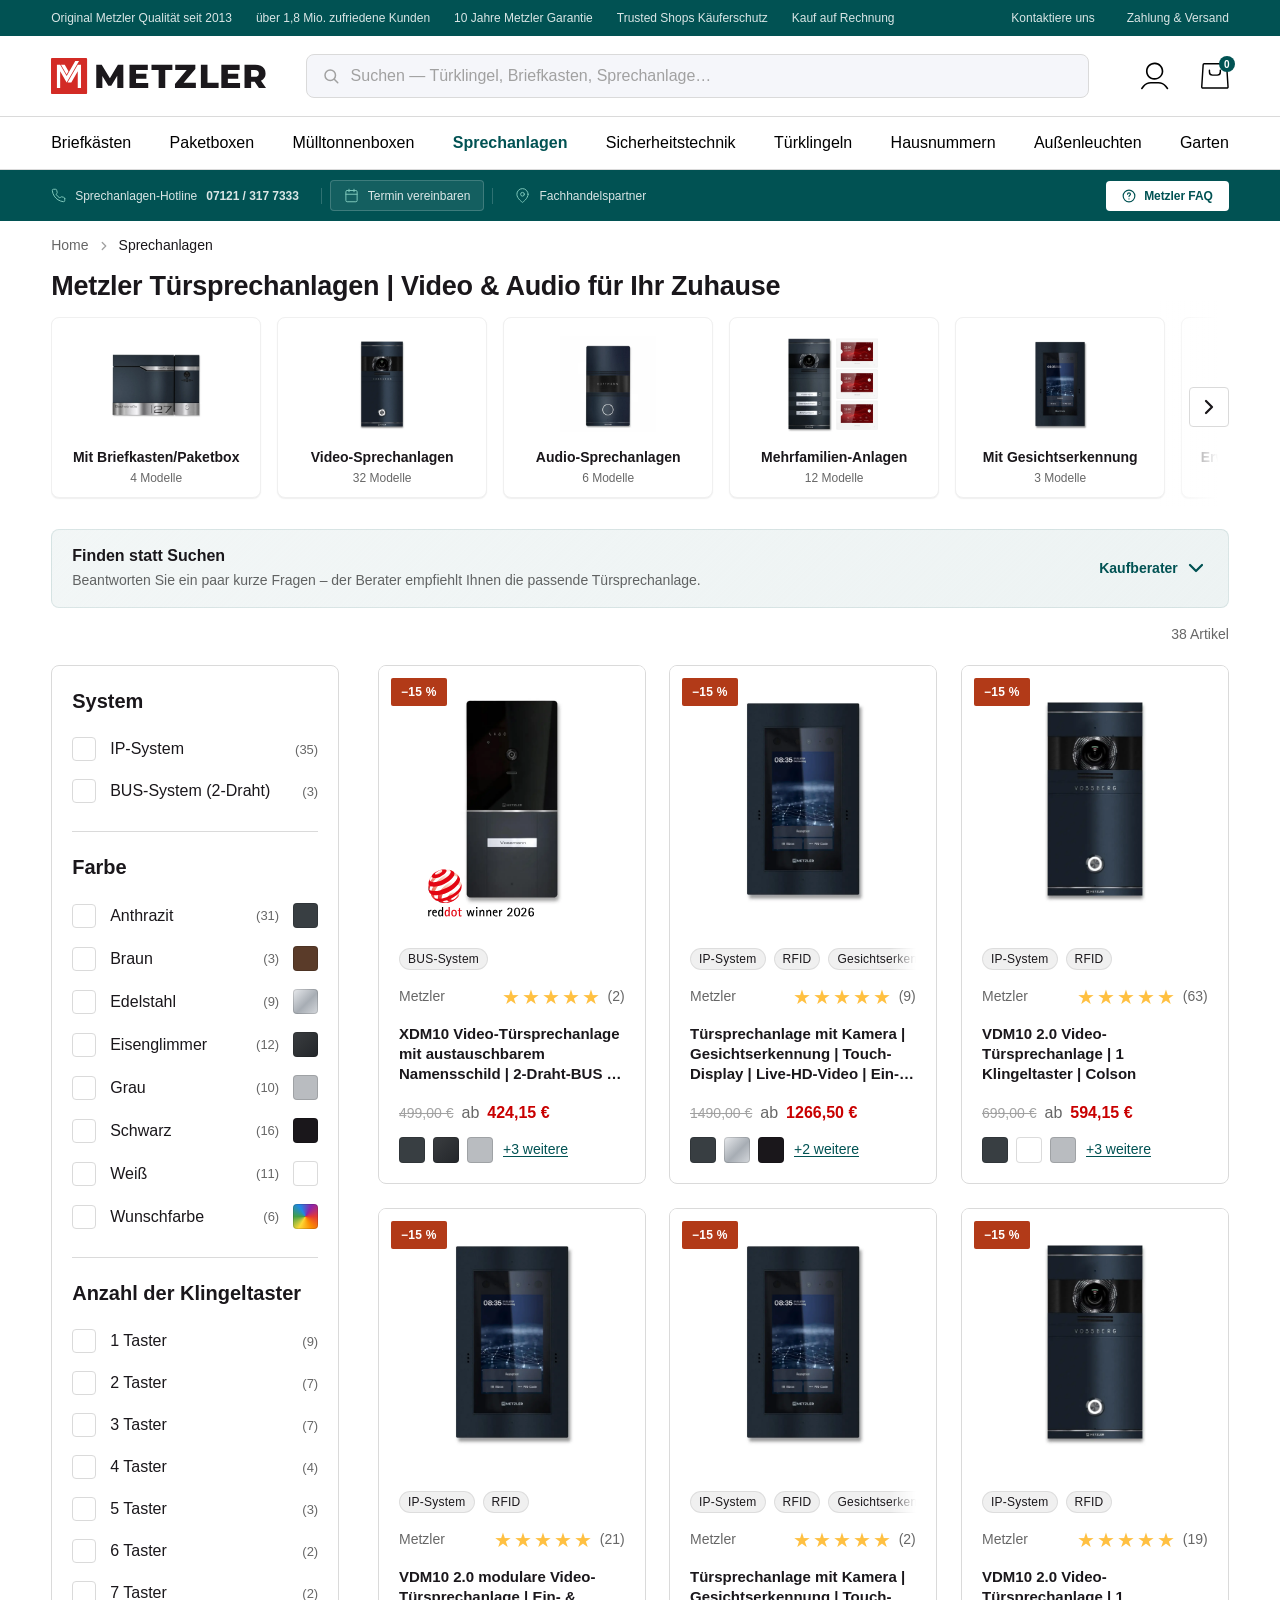
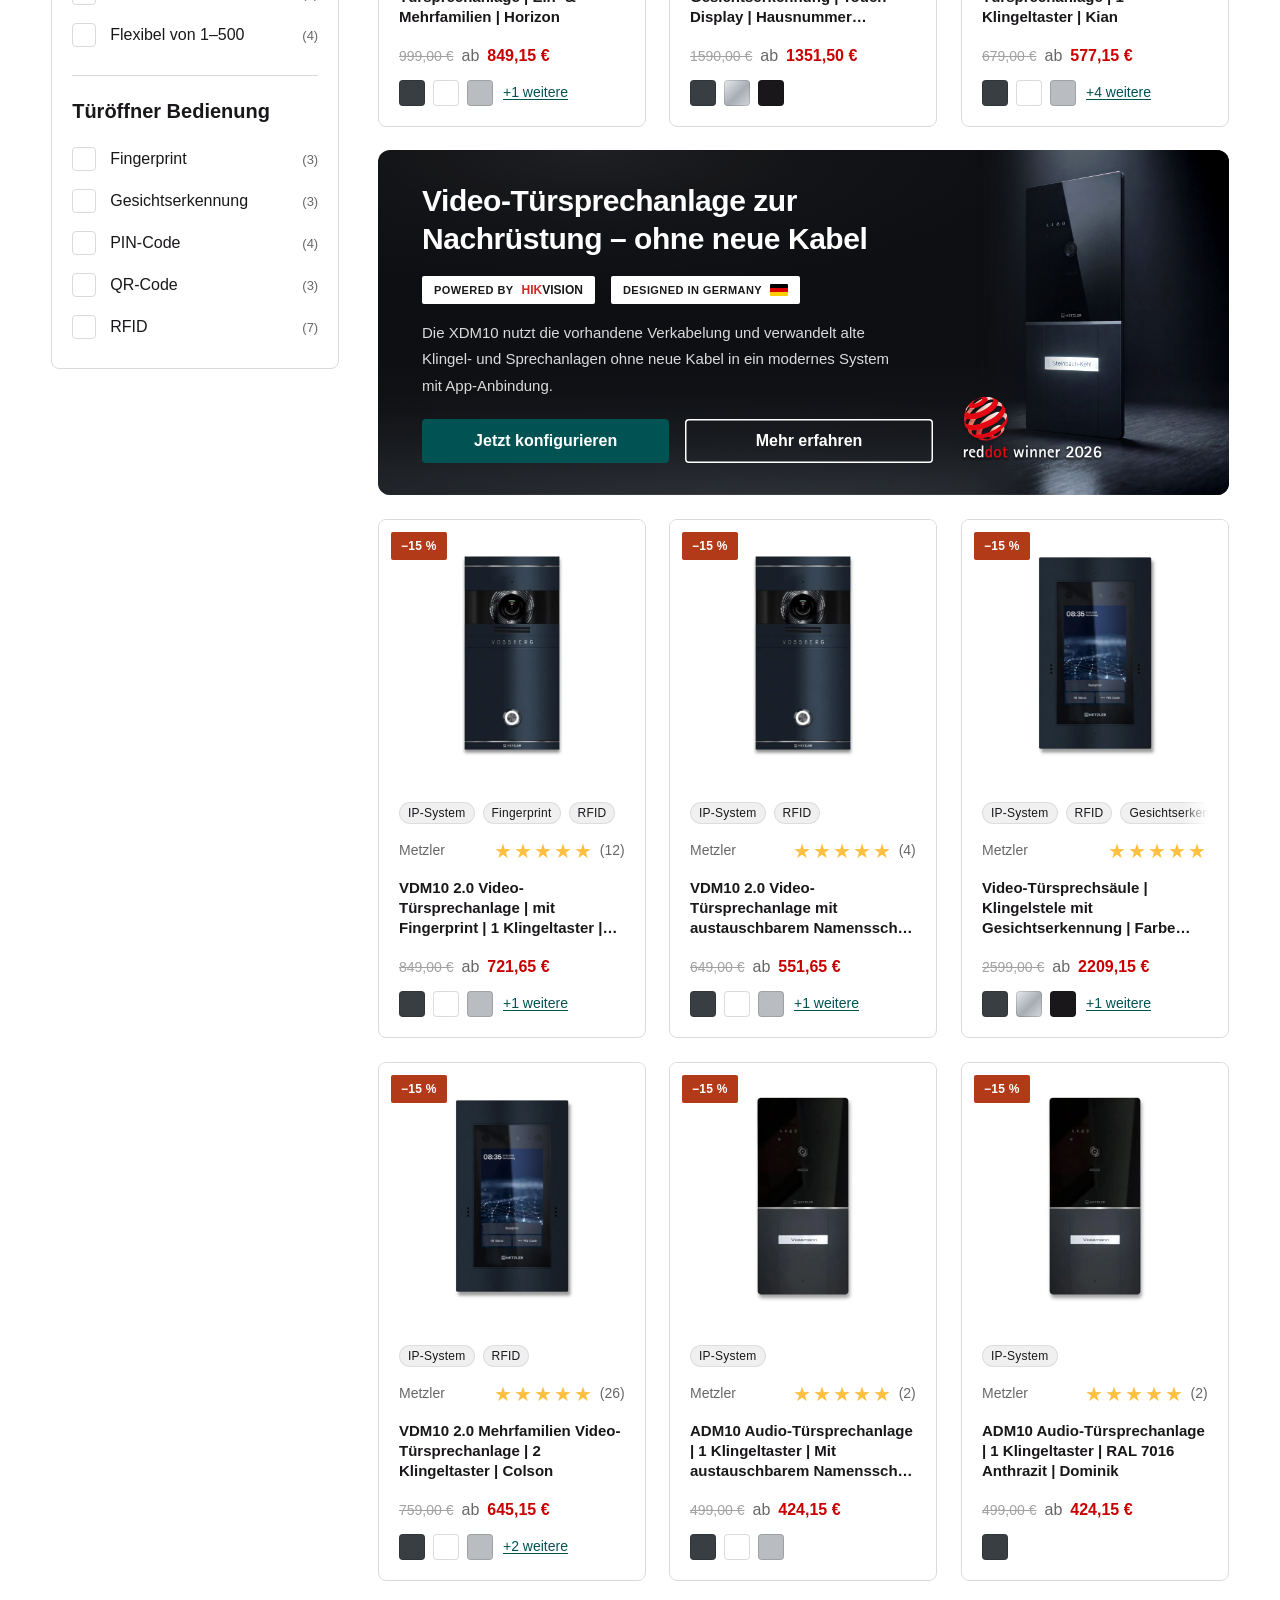
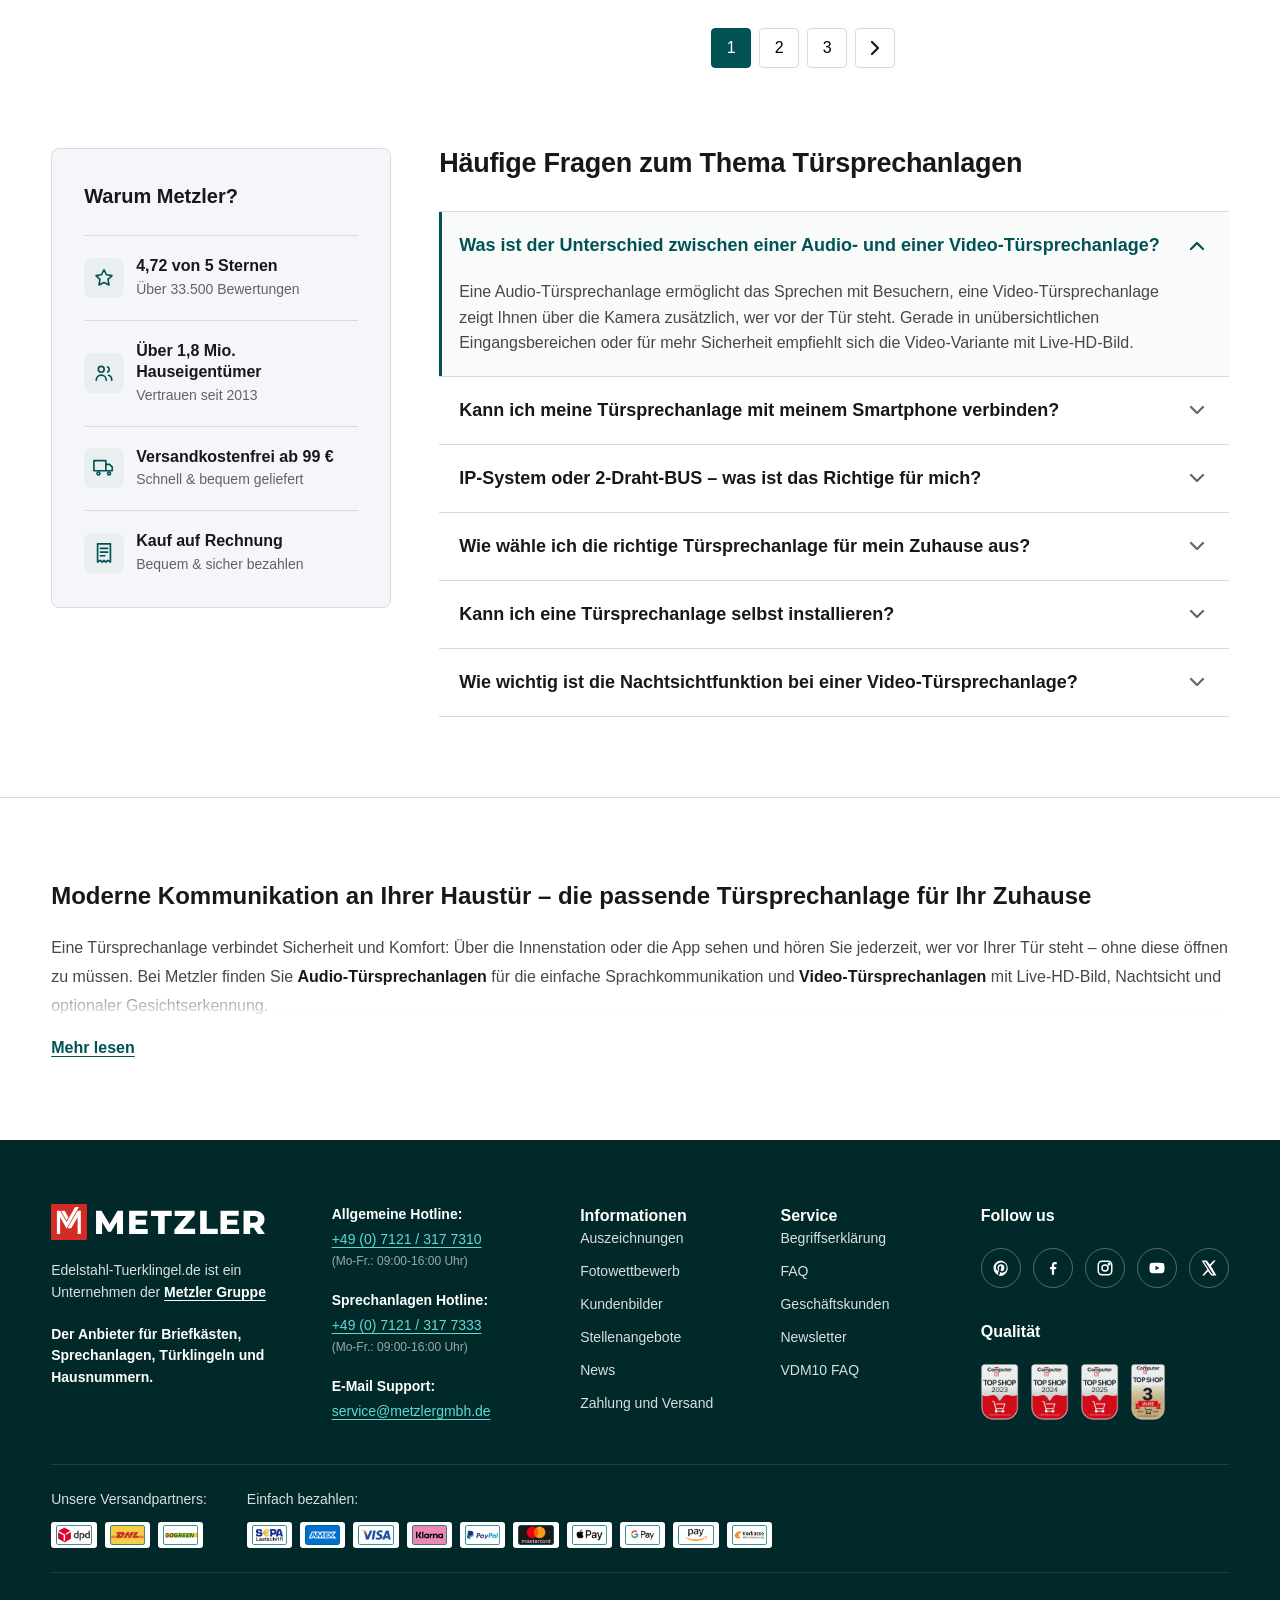
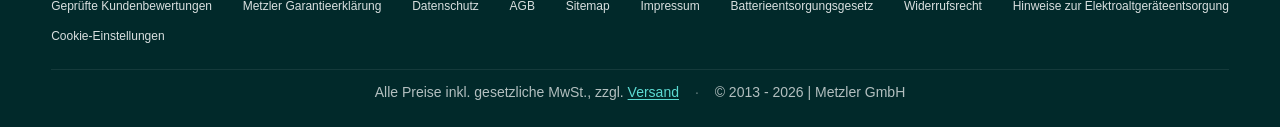
==== index.html @ 76e7c5f8 "Portfolio release: sanitised public demo (product-listing-page) Single-commit portfolio copy. No com" ====
<!doctype html>
<html lang="de">
<head>
  <meta charset="utf-8">
  <meta name="viewport" content="width=device-width, initial-scale=1">
  <meta name="robots" content="noindex, nofollow">
  <title>Product Listing Page — Redesign Concept</title>
  <meta http-equiv="refresh" content="0; url=sprechanlage.html">
  <link rel="canonical" href="sprechanlage.html">
</head>
<body>
  <p>Redirecting to the <a href="sprechanlage.html">product listing page</a>…</p>
  <script>location.replace('sprechanlage.html');</script>
<style id="pf-lockdown-css">
footer a,[class*="topbar"] a,[class*="top-bar"] a,[class*="trustbar"] a,[class*="claims"] a{pointer-events:none !important;cursor:default !important;}
</style>
<script id="pf-lockdown-js">
(function(){function blk(a){if(!a)return false;var h=a.getAttribute('href')||'';if(/^(https?:|tel:|mailto:)/i.test(h))return true;return !!(a.closest&&a.closest('footer,[class*="topbar"],[class*="top-bar"],[class*="trustbar"],[class*="claims"]'));}
['click','auxclick'].forEach(function(ev){document.addEventListener(ev,function(e){var t=e.target;var a=t&&t.closest?t.closest('a'):null;if(a&&blk(a)){e.preventDefault();e.stopPropagation();}},true);});})();
</script>
</body>
</html>
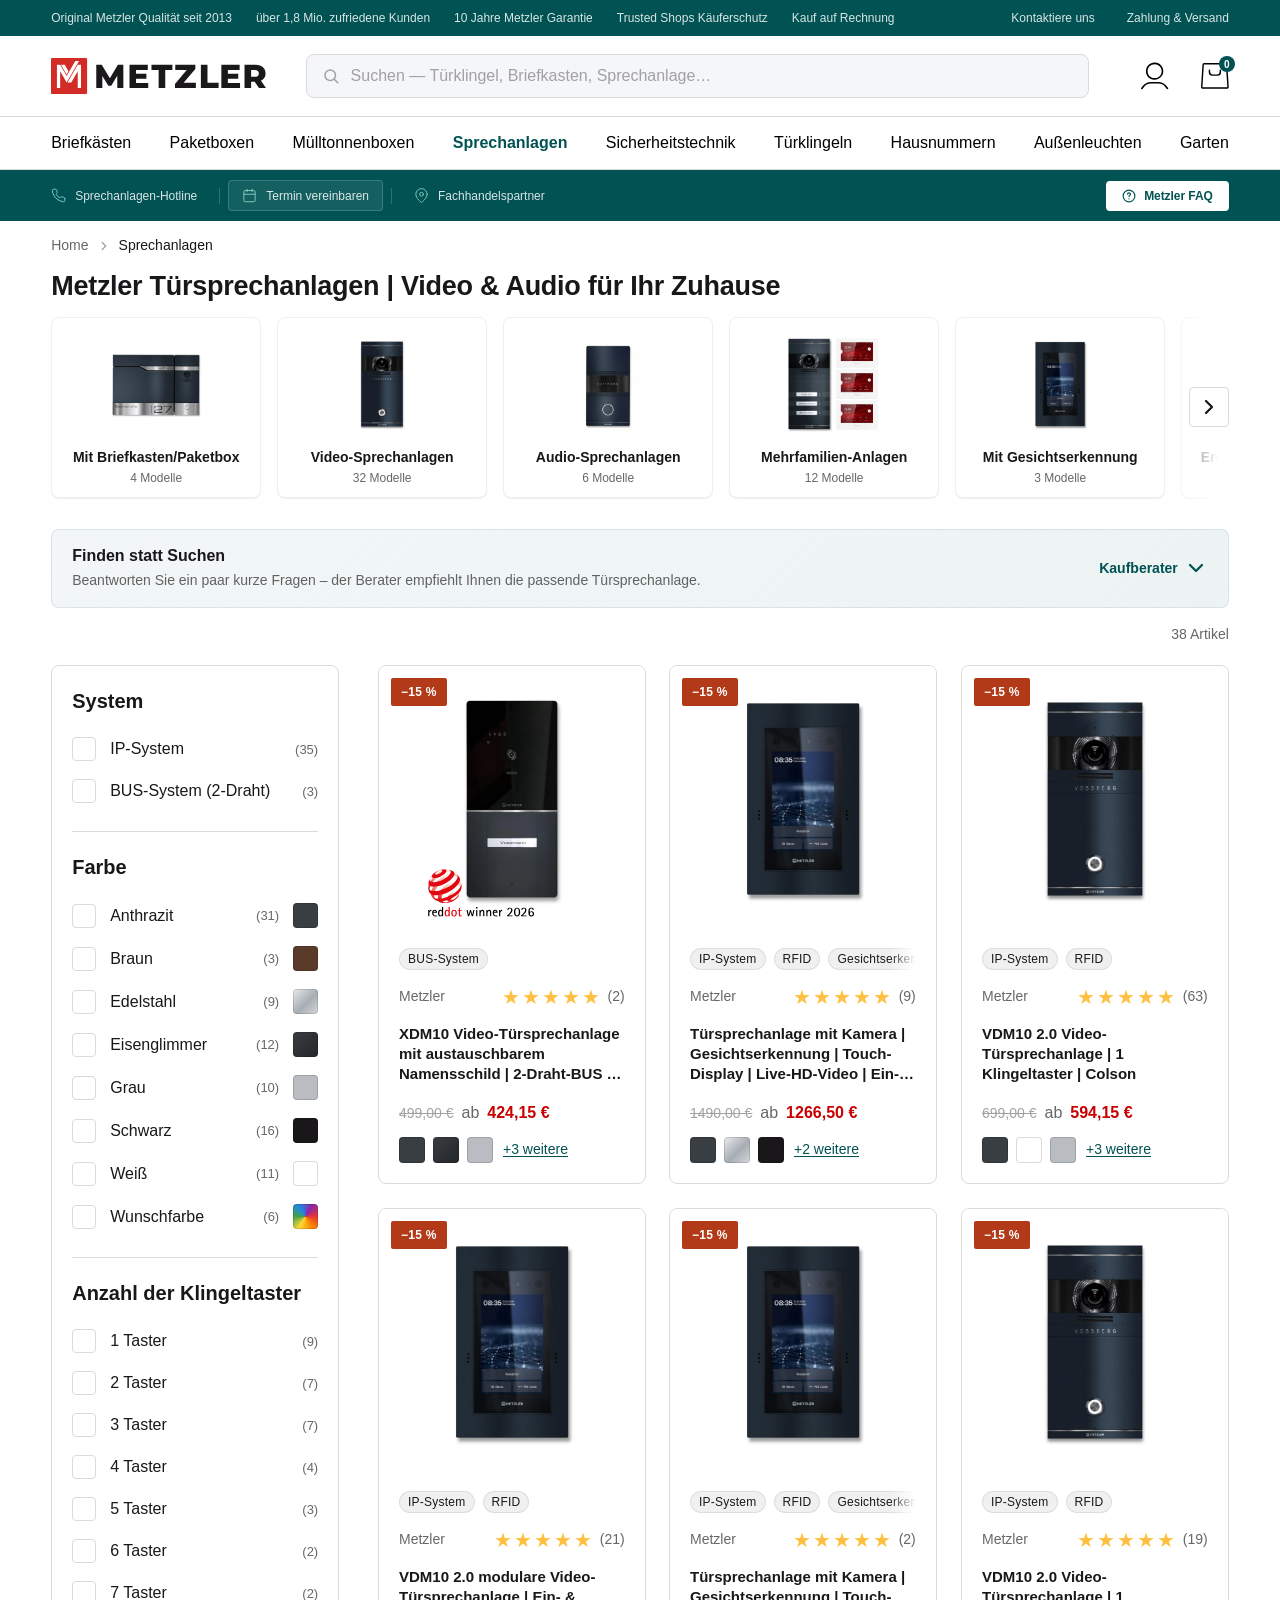
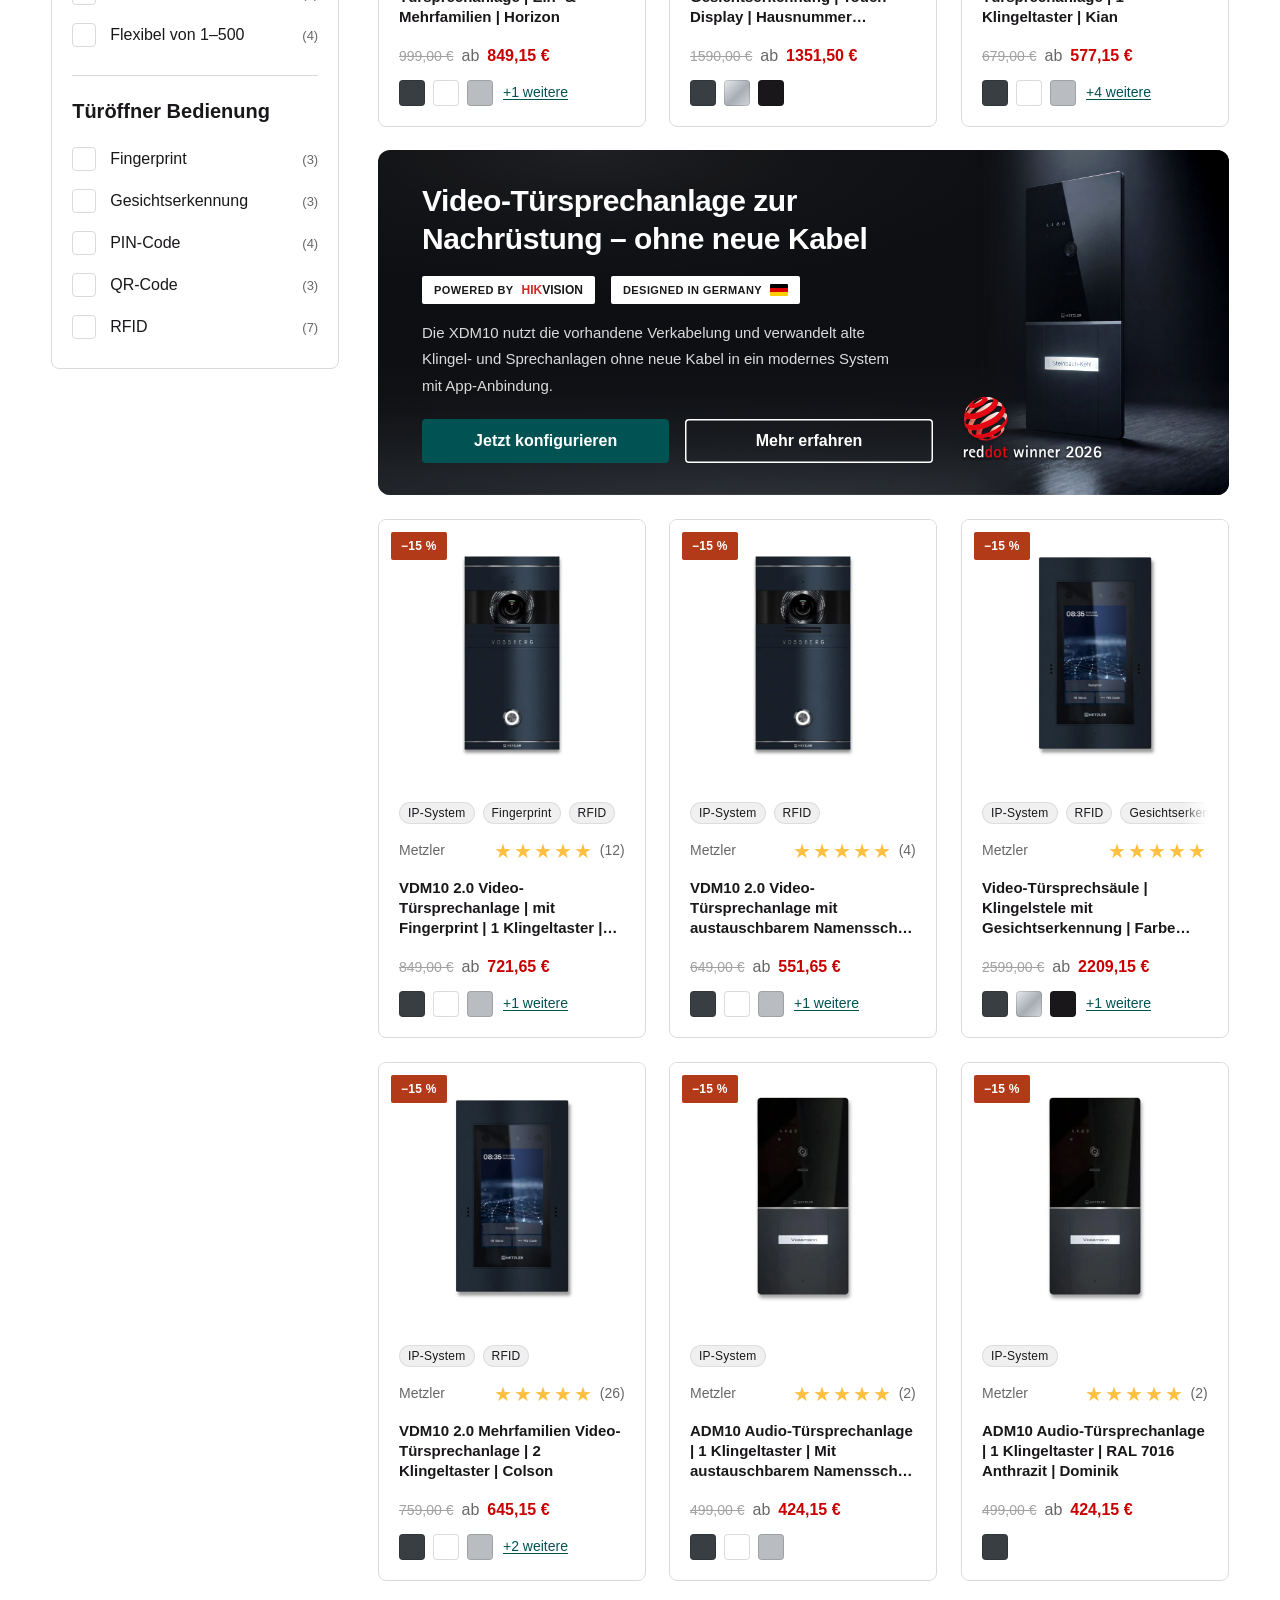
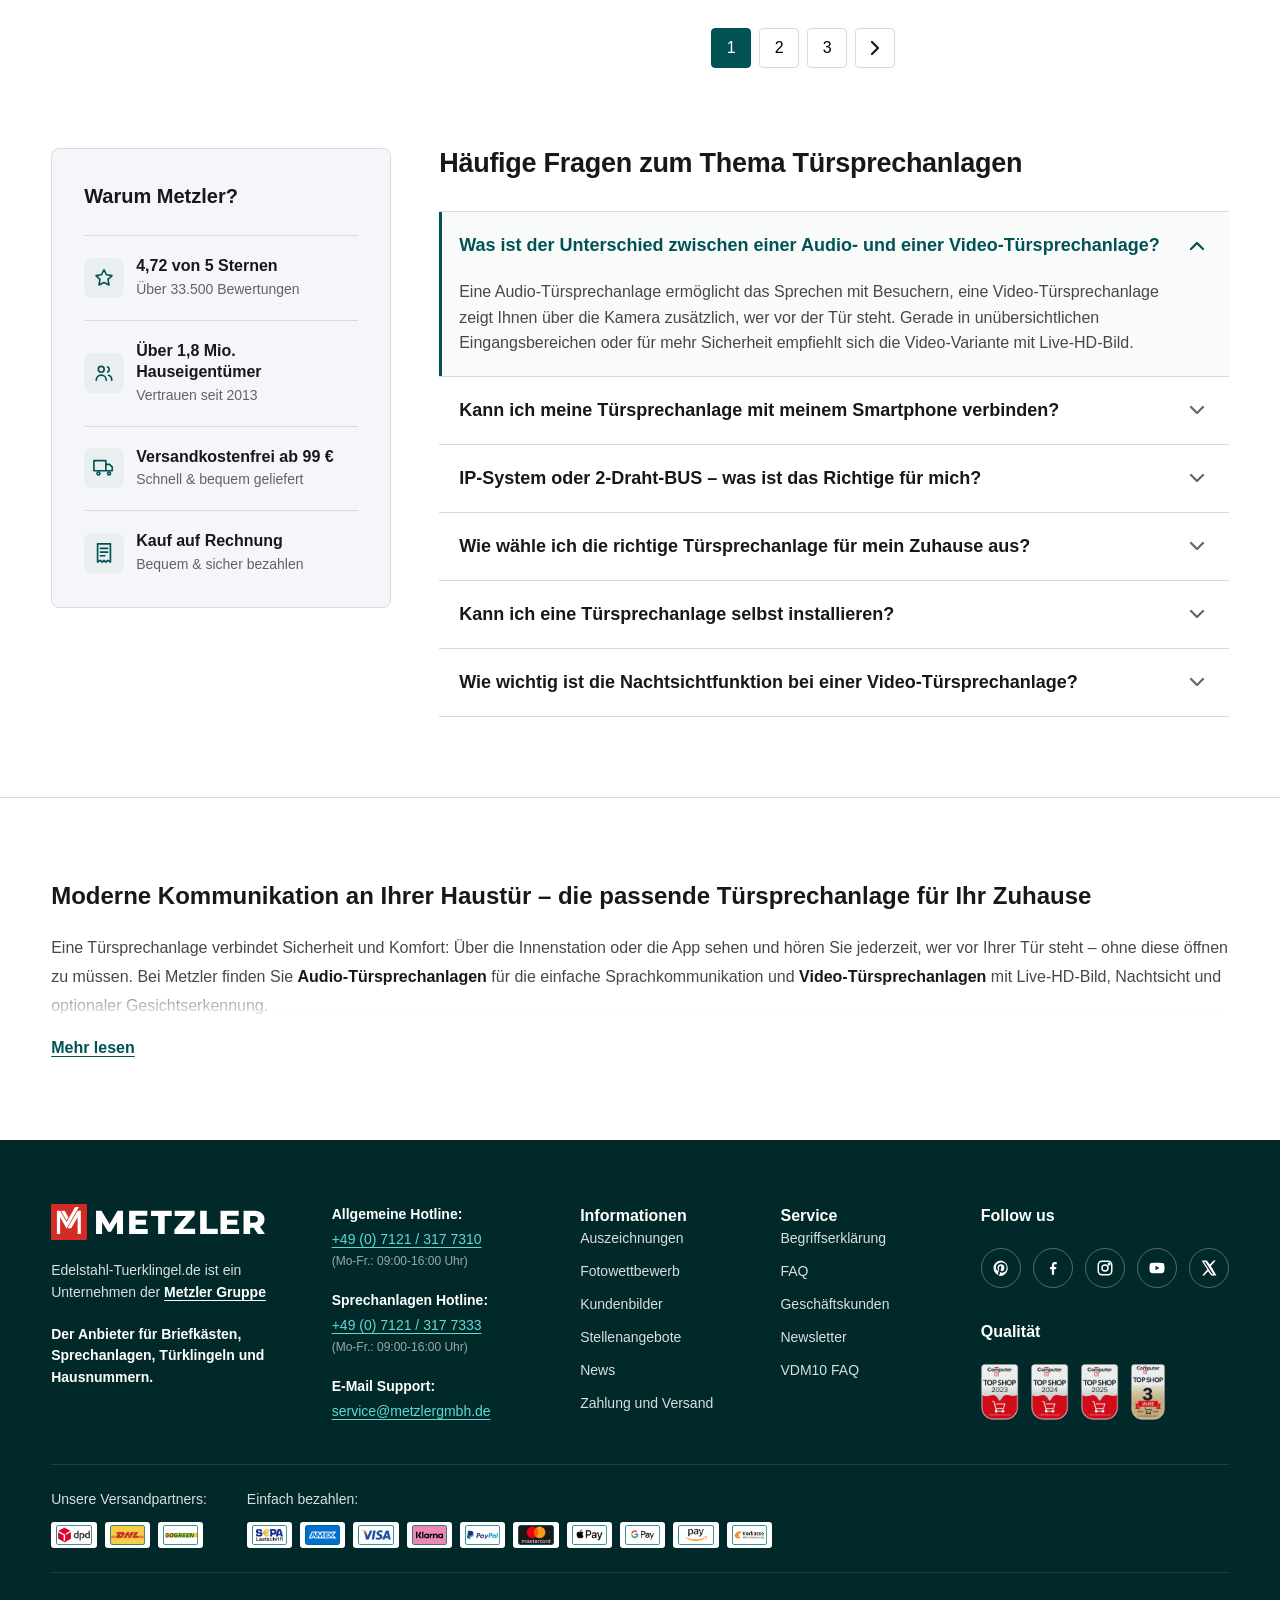
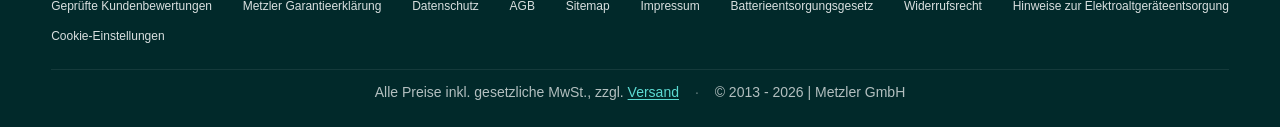
==== commit 1e2edd82: "Neutralise external links for public demo External, tel: and mailto: anchors and JS-navigated data-h" ====
--- a/index.html
+++ b/index.html
@@ -1,6 +1,7 @@
 <!doctype html>
 <html lang="de">
 <head>
+<style id="pf-ext-css">[data-pf-ext]{pointer-events:none !important;cursor:default !important;}</style>
   <meta charset="utf-8">
   <meta name="viewport" content="width=device-width, initial-scale=1">
   <meta name="robots" content="noindex, nofollow">
@@ -18,5 +19,6 @@
 (function(){function blk(a){if(!a)return false;var h=a.getAttribute('href')||'';if(/^(https?:|tel:|mailto:)/i.test(h))return true;return !!(a.closest&&a.closest('footer,[class*="topbar"],[class*="top-bar"],[class*="trustbar"],[class*="claims"]'));}
 ['click','auxclick'].forEach(function(ev){document.addEventListener(ev,function(e){var t=e.target;var a=t&&t.closest?t.closest('a'):null;if(a&&blk(a)){e.preventDefault();e.stopPropagation();}},true);});})();
 </script>
+<script id="pf-ext-js">(function(){["click","auxclick","keydown"].forEach(function(ev){document.addEventListener(ev,function(e){var t=e.target;if(!t||!t.closest)return;var el=t.closest("[data-pf-ext],[data-href][role=link]");if(!el)return;if(ev!=="keydown"||e.key==="Enter"||e.key===" "){e.preventDefault();e.stopImmediatePropagation();}},true);});})();</script>
 </body>
 </html>
